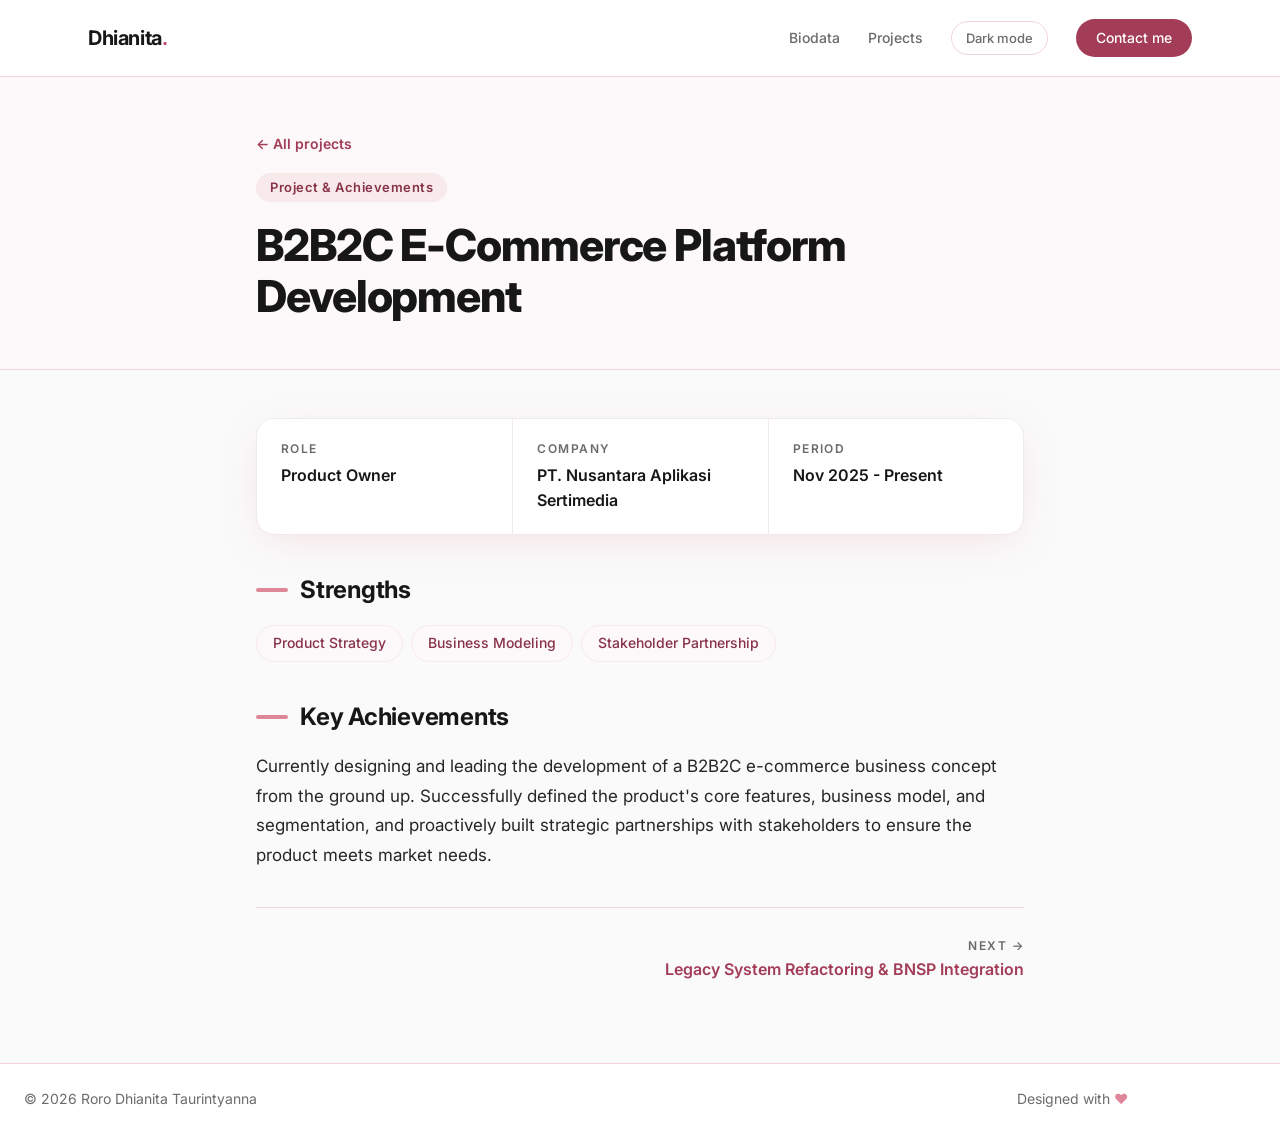
==== proyek/ecommerce-b2b2c.html @ 8f3d0ab2 "First version of portfolio Co-Authored-By: Claude Opus 5.5 <noreply@anthropic.com>" ====
<!doctype html>
<html lang="en">
<head>
  <meta charset="utf-8">
  <meta name="viewport" content="width=device-width, initial-scale=1">
  <link rel="preconnect" href="https://fonts.googleapis.com">
  <link rel="preconnect" href="https://fonts.gstatic.com" crossorigin>
  <link rel="stylesheet" href="https://fonts.googleapis.com/css2?family=Inter:wght@400;500;600;700;800&display=swap">
  <title>B2B2C E-Commerce Platform Development · Roro Dhianita Taurintyanna</title>
  <link rel="stylesheet" href="../style.css">
  <script src="../theme.js"></script>
</head>
<body>
  <header class="site-header">
    <div class="wrap">
      <a class="logo" href="../index.html">Dhianita<span>.</span></a>
      <button class="menu-btn" id="menu-btn" type="button" aria-label="Open menu" aria-expanded="false" aria-controls="nav">
        <svg fill="none" stroke="currentColor" viewBox="0 0 24 24" aria-hidden="true"><path stroke-linecap="round" stroke-linejoin="round" stroke-width="2" d="M4 6h16M4 12h16M4 18h16"/></svg>
      </button>
      <nav class="nav" id="nav" aria-label="Main menu">
        <a href="../index.html#biodata">Biodata</a>
        <a href="../index.html#proyek">Projects</a>
        <button class="theme-btn" id="theme-btn" type="button">Dark mode</button>
        <a class="nav-cta" href="../index.html#kontak">Contact me</a>
      </nav>
    </div>
  </header>
  <main>
    <div class="case-hero">
      <div class="wrap">
        <a class="back" href="../index.html#proyek">← All projects</a>
        <p class="badge">Project &amp; Achievements</p>
        <h1>B2B2C E-Commerce Platform Development</h1>
      </div>
    </div>
    <article class="wrap case">
      <dl class="facts">
        <div><dt>Role</dt><dd>Product Owner</dd></div>
        <div><dt>Company</dt><dd>PT. Nusantara Aplikasi Sertimedia</dd></div>
        <div><dt>Period</dt><dd>Nov 2025 - Present</dd></div>
      </dl>
      <section>
        <h2 class="title-bar">Strengths</h2>
        <ul class="pills"><li>Product Strategy</li><li>Business Modeling</li><li>Stakeholder Partnership</li></ul>
      </section>
      <section>
        <h2 class="title-bar">Key Achievements</h2>
        <p>Currently designing and leading the development of a B2B2C e-commerce business concept from the ground up. Successfully defined the product&#39;s core features, business model, and segmentation, and proactively built strategic partnerships with stakeholders to ensure the product meets market needs.</p>
      </section>
      <nav class="pager" aria-label="Other projects">
        <a class="next" href="refactoring-bnsp.html"><small>Next →</small><span>Legacy System Refactoring &amp; BNSP Integration</span></a>
      </nav>
    </article>
  </main>
  <footer class="page-footer">
    <div class="wrap site-footer">
      <p>© 2026 Roro Dhianita Taurintyanna</p>
      <p>Designed with <span class="heart">♥</span></p>
    </div>
  </footer>
</body>
</html>
---- style.css ----
/* Semua warna dan font sesuai docs/design.md */
:root {
  --color-bg: #FAFAFA;
  --color-surface: #FFFFFF;
  --color-tint: #FDF8F9;
  --color-tint-strong: #F8E9EB;
  --color-line: #F3D3DA;
  --color-line-soft: #F0EAEB;
  --color-text: #262626;
  --color-heading: #171717;
  --color-muted: #6B6B6B;
  --color-accent: #A33C56;
  --color-accent-hover: #873248;
  --color-accent-soft: #DF8799;
  --color-accent-grad: #C55370;
  --color-on-accent: #FFFFFF;
  --color-badge-text: #873248;
  --color-header: rgba(255, 255, 255, .85);
  --shadow-soft: 0 10px 40px -10px rgba(223, 135, 153, .25);
  --shadow-hover: 0 15px 30px -10px rgba(197, 83, 112, .22);
  --font-body: 'Inter', Arial, Helvetica, sans-serif;
  --max: 1152px;
}
[data-theme="dark"] {
  --color-bg: #1A1214;
  --color-surface: #241A1D;
  --color-tint: #2B1E22;
  --color-tint-strong: #3A262C;
  --color-line: #4A3038;
  --color-line-soft: #33252A;
  --color-text: #EDE4E6;
  --color-heading: #FFFFFF;
  --color-muted: #BFAEB3;
  --color-accent: #EBB2BE;
  --color-accent-hover: #F3D3DA;
  --color-accent-soft: #C55370;
  --color-accent-grad: #DF8799;
  --color-on-accent: #5E2635;
  --color-badge-text: #F3D3DA;
  --color-header: rgba(26, 18, 20, .85);
  --shadow-soft: 0 10px 40px -10px rgba(0, 0, 0, .5);
  --shadow-hover: 0 15px 30px -10px rgba(0, 0, 0, .6);
  color-scheme: dark;
}

* { box-sizing: border-box; }
html { scroll-behavior: smooth; scroll-padding-top: 88px; }
@media (prefers-reduced-motion: reduce) { html { scroll-behavior: auto; } * { transition: none !important; } }
body {
  margin: 0;
  background: var(--color-bg);
  color: var(--color-text);
  font-family: var(--font-body);
  font-size: 16px;
  line-height: 1.6;
  -webkit-font-smoothing: antialiased;
}
::selection { background: var(--color-line); color: var(--color-heading); }
a { color: var(--color-accent); }
a:focus-visible, button:focus-visible { outline: 3px solid var(--color-accent); outline-offset: 3px; }
h1, h2, h3, h4 { color: var(--color-heading); }

.wrap { max-width: var(--max); margin: 0 auto; padding-inline: 24px; }

/* Header */
.site-header {
  position: sticky; top: 0; z-index: 50;
  background: var(--color-header);
  backdrop-filter: blur(10px); -webkit-backdrop-filter: blur(10px);
  border-bottom: 1px solid var(--color-line);
}
.site-header .wrap { display: flex; align-items: center; justify-content: space-between; gap: 16px; height: 76px; }
.logo { font-size: 20px; font-weight: 700; letter-spacing: -.02em; color: var(--color-heading); text-decoration: none; }
.logo span { color: var(--color-accent-grad); }
.nav { display: flex; align-items: center; gap: 28px; }
.nav a { color: var(--color-muted); text-decoration: none; font-size: 14px; font-weight: 500; }
.nav a:hover { color: var(--color-accent); }
.nav a.nav-cta {
  color: var(--color-on-accent); background: var(--color-accent);
  padding: 8px 20px; border-radius: 999px;
}
.nav a.nav-cta:hover { background: var(--color-accent-hover); color: var(--color-on-accent); }
.theme-btn {
  font: inherit; font-size: 13px; font-weight: 500; cursor: pointer;
  background: transparent; color: var(--color-muted);
  border: 1px solid var(--color-line); border-radius: 999px; padding: 6px 14px;
}
.theme-btn:hover { color: var(--color-accent); background: var(--color-tint); }
.menu-btn {
  display: none; background: transparent; border: 0; padding: 6px; cursor: pointer; color: var(--color-muted);
}
.menu-btn svg { display: block; width: 26px; height: 26px; }

/* Badge dan pill */
.badge {
  display: inline-block; align-self: center; padding: 4px 14px; border-radius: 999px;
  background: var(--color-tint-strong); color: var(--color-badge-text);
  font-size: 13px; font-weight: 600; letter-spacing: .04em; margin: 0;
}
.pills { display: flex; flex-wrap: wrap; gap: 8px; padding: 0; margin: 0; list-style: none; }
.pills li {
  font-size: 14px; font-weight: 500; padding: 6px 16px; border-radius: 999px;
  background: var(--color-tint); color: var(--color-badge-text); border: 1px solid var(--color-tint-strong);
}
.pills.plain li { background: var(--color-line-soft); color: var(--color-text); border-color: transparent; }
.pills.small li { font-size: 12px; padding: 3px 12px; }

/* Tombol */
.btn {
  display: inline-block; padding: 13px 30px; border-radius: 999px; font-weight: 600; font-size: 16px; text-decoration: none;
  background: var(--color-accent); color: var(--color-on-accent); border: 1px solid var(--color-accent);
  box-shadow: var(--shadow-soft); transition: background .2s, color .2s;
}
.btn:hover { background: var(--color-accent-hover); border-color: var(--color-accent-hover); }
.btn.alt { background: var(--color-surface); color: var(--color-accent); border-color: var(--color-line); box-shadow: none; }
.btn.alt:hover { background: var(--color-tint); }
.btn svg { width: 20px; height: 20px; vertical-align: -4px; margin-right: 8px; }

/* Beranda */
.hero { position: relative; overflow: hidden; background: var(--color-tint); padding-block: 120px 112px; }
.hero::before, .hero::after { content: ""; position: absolute; border-radius: 50%; filter: blur(64px); pointer-events: none; }
.hero::before { width: 384px; height: 384px; top: -80px; right: -80px; background: var(--color-tint-strong); opacity: .7; }
.hero::after { width: 320px; height: 320px; bottom: -80px; left: -80px; background: var(--color-line); opacity: .4; }
.hero .wrap { position: relative; z-index: 1; display: flex; flex-direction: column; align-items: center; text-align: center; gap: 20px; }
.hero h1 { font-size: 56px; font-weight: 800; letter-spacing: -.03em; line-height: 1.12; margin: 8px 0 0; max-width: 20ch; }
.hero h1 .name {
  background: linear-gradient(90deg, var(--color-accent), var(--color-accent-grad));
  -webkit-background-clip: text; background-clip: text; color: transparent;
}
.hero .role { font-size: 22px; font-weight: 500; color: var(--color-muted); margin: 0; }
.hero .lead { font-size: 18px; color: var(--color-muted); margin: 0 0 12px; max-width: 62ch; }
.cta { display: flex; gap: 16px; flex-wrap: wrap; justify-content: center; }

/* Bagian */
.section { padding-block: 96px; }
.section.white { background: var(--color-surface); }
.section.alt { border-top: 1px solid var(--color-line-soft); }
.section-head { display: flex; flex-direction: column; align-items: center; text-align: center; gap: 14px; margin-bottom: 56px; }
.section-head h2 { font-size: 38px; font-weight: 800; letter-spacing: -.02em; margin: 0; }
.section-head p { margin: 0; color: var(--color-muted); font-size: 18px; max-width: 62ch; }
.title-bar { display: flex; align-items: center; gap: 12px; font-size: 30px; font-weight: 700; letter-spacing: -.01em; margin: 0 0 24px; }
.title-bar::before { content: ""; width: 32px; height: 4px; border-radius: 999px; background: var(--color-accent-soft); flex-shrink: 0; }

/* Biodata */
.bio { display: grid; grid-template-columns: repeat(2, minmax(0, 1fr)); gap: 64px; align-items: start; }
.bio-col { display: flex; flex-direction: column; gap: 48px; }
.bio p.summary { font-size: 18px; color: var(--color-muted); margin: 0; max-width: 62ch; }
.skill-group { display: flex; flex-direction: column; gap: 10px; }
.skill-group + .skill-group { margin-top: 22px; }
.skill-group h3 { font-size: 16px; font-weight: 600; margin: 0; }

.timeline { list-style: none; margin: 0; padding: 0 0 0 30px; position: relative; display: flex; flex-direction: column; gap: 16px; }
.timeline::before {
  content: ""; position: absolute; left: 9px; top: 0; bottom: 0; width: 2px;
  background: linear-gradient(to bottom, transparent, var(--color-line), transparent);
}
.timeline li {
  position: relative; background: var(--color-surface); padding: 18px 20px; border-radius: 14px;
  border: 1px solid var(--color-line-soft); box-shadow: 0 1px 2px rgba(0, 0, 0, .04);
}
.timeline li::before {
  content: ""; position: absolute; left: -30px; top: 50%; transform: translateY(-50%);
  width: 20px; height: 20px; border-radius: 50%; background: var(--color-accent-soft);
  border: 4px solid var(--color-surface); box-shadow: 0 1px 3px rgba(0, 0, 0, .15);
}
.timeline h3, .certs h3 { font-size: 16px; font-weight: 700; margin: 0; }
.timeline p { margin: 4px 0 0; font-size: 14px; font-weight: 500; color: var(--color-accent); }

.certs { list-style: none; margin: 0; padding: 0; display: flex; flex-direction: column; gap: 14px; }
.certs li {
  display: flex; align-items: flex-start; gap: 16px; padding: 16px; border-radius: 14px;
  background: var(--color-tint); border: 1px solid var(--color-tint-strong);
}
.certs .icon { flex-shrink: 0; padding: 8px; border-radius: 10px; background: var(--color-surface); color: var(--color-accent); box-shadow: 0 1px 2px rgba(0, 0, 0, .06); }
.certs .icon svg { display: block; width: 24px; height: 24px; }
.certs p { margin: 4px 0 0; font-size: 14px; color: var(--color-muted); }

/* Proyek */
.projects { display: grid; grid-template-columns: repeat(3, minmax(0, 1fr)); gap: 32px; }
.project {
  position: relative; overflow: hidden; display: flex; flex-direction: column; gap: 16px;
  background: var(--color-surface); border: 1px solid var(--color-line-soft); border-radius: 18px; padding: 32px;
  box-shadow: 0 1px 2px rgba(0, 0, 0, .04); transition: transform .3s ease, box-shadow .3s ease, border-color .3s ease;
}
.project::before { content: ""; position: absolute; top: 0; left: 0; right: 0; height: 4px; background: var(--color-accent-soft); }
.project:nth-child(even)::before { background: var(--color-line); }
.project:hover { transform: translateY(-8px); box-shadow: var(--shadow-hover); border-color: var(--color-line); }
.project h3 { font-size: 20px; font-weight: 700; line-height: 1.3; margin: 0 0 6px; }
.project .company { margin: 0; font-size: 14px; font-weight: 500; color: var(--color-accent); }
.project .meta { margin: 4px 0 0; font-size: 13px; color: var(--color-muted); }
.project a.more { margin-top: auto; font-weight: 600; font-size: 14px; text-decoration: none; }
.project a.more::after { content: ""; position: absolute; inset: 0; }
.project a.more:hover { text-decoration: underline; }

/* Kontak */
.contact { position: relative; overflow: hidden; background: var(--color-surface); border-top: 1px solid var(--color-line); padding-block: 88px 40px; }
.contact::before {
  content: ""; position: absolute; left: 50%; bottom: 0; width: 800px; height: 800px; border-radius: 50%;
  transform: translate(-50%, 50%); background: var(--color-tint); opacity: .8; pointer-events: none;
}
.contact .wrap { position: relative; max-width: 896px; text-align: center; display: flex; flex-direction: column; align-items: center; gap: 18px; }
.contact h2 { font-size: 34px; font-weight: 800; letter-spacing: -.02em; margin: 0; }
.contact p { margin: 0; color: var(--color-muted); font-size: 18px; }
.contact .cta { margin-top: 16px; }
.contact .details { list-style: none; padding: 0; margin: 8px 0 0; display: flex; flex-wrap: wrap; justify-content: center; gap: 8px 28px; font-size: 15px; color: var(--color-muted); }
.contact .details a { color: var(--color-accent); text-decoration: none; font-weight: 500; }
.contact .details a:hover { text-decoration: underline; }
.site-footer {
  width: 100%; margin-top: 56px; padding-top: 28px; border-top: 1px solid var(--color-line);
  display: flex; justify-content: space-between; flex-wrap: wrap; gap: 8px; font-size: 14px; color: var(--color-muted);
}
.site-footer p { margin: 0; font-size: 14px; }
.site-footer .heart { color: var(--color-accent-soft); }
.page-footer { background: var(--color-surface); border-top: 1px solid var(--color-line); }
.page-footer .site-footer { margin: 0; border: 0; padding-block: 24px 32px; }

/* Halaman studi kasus */
.case-hero { background: var(--color-tint); border-bottom: 1px solid var(--color-line); }
.case-hero .wrap { max-width: 816px; padding-block: 56px 48px; display: flex; flex-direction: column; gap: 18px; }
.case-hero .badge { align-self: flex-start; }
.back { font-size: 14px; font-weight: 600; text-decoration: none; }
.back:hover { text-decoration: underline; }
.case-hero h1 { font-size: 44px; font-weight: 800; letter-spacing: -.025em; line-height: 1.15; margin: 0; }
.case { max-width: 816px; padding-block: 48px 80px; display: flex; flex-direction: column; gap: 36px; }
.facts {
  display: grid; grid-template-columns: repeat(3, minmax(0, 1fr)); margin: 0;
  background: var(--color-surface); border: 1px solid var(--color-line-soft); border-radius: 18px; overflow: hidden;
  box-shadow: var(--shadow-soft);
}
.facts div { padding: 20px 24px; display: flex; flex-direction: column; gap: 4px; }
.facts div + div { border-left: 1px solid var(--color-line-soft); }
.facts dt { font-size: 12px; font-weight: 600; letter-spacing: .12em; text-transform: uppercase; color: var(--color-muted); }
.facts dd { margin: 0; font-size: 16px; font-weight: 600; color: var(--color-heading); }
.case .title-bar { font-size: 24px; margin-bottom: 16px; }
.case p { margin: 0; font-size: 17px; line-height: 1.75; max-width: 68ch; }
.pager { display: flex; justify-content: space-between; gap: 16px; flex-wrap: wrap; padding-top: 28px; border-top: 1px solid var(--color-line); }
.pager a { display: flex; flex-direction: column; gap: 2px; text-decoration: none; font-weight: 600; max-width: 48%; }
.pager a:hover span:last-child { text-decoration: underline; }
.pager .next { text-align: right; margin-left: auto; }
.pager small { font-size: 12px; font-weight: 600; letter-spacing: .12em; text-transform: uppercase; color: var(--color-muted); }

@media (max-width: 1000px) {
  .projects { grid-template-columns: repeat(2, minmax(0, 1fr)); }
  .bio { grid-template-columns: minmax(0, 1fr); gap: 56px; }
}
@media (max-width: 720px) {
  .wrap { padding-inline: 20px; }
  .site-header .wrap { height: 64px; position: relative; }
  .menu-btn { display: block; }
  .nav {
    display: none; position: absolute; top: 64px; left: 0; right: 0;
    flex-direction: column; align-items: stretch; gap: 4px; padding: 8px 16px 20px;
    background: var(--color-surface); border-bottom: 1px solid var(--color-line); box-shadow: var(--shadow-soft);
  }
  .nav.open { display: flex; }
  .nav a { font-size: 16px; padding: 12px; border-radius: 8px; }
  .nav a:hover { background: var(--color-tint); }
  .nav a.nav-cta { background: transparent; color: var(--color-accent); padding: 12px; }
  .nav a.nav-cta:hover { background: var(--color-tint); color: var(--color-accent); }
  .theme-btn { align-self: flex-start; margin: 8px 12px 0; }
  .hero { padding-block: 72px 64px; }
  .hero h1 { font-size: 36px; }
  .hero .role { font-size: 19px; }
  .hero .lead { font-size: 16px; }
  .cta { flex-direction: column; align-self: stretch; }
  .btn { text-align: center; }
  .section { padding-block: 64px; }
  .section-head { margin-bottom: 40px; }
  .section-head h2 { font-size: 30px; }
  .section-head p, .bio p.summary { font-size: 16px; }
  .title-bar { font-size: 26px; }
  .projects { grid-template-columns: minmax(0, 1fr); gap: 20px; }
  .project { padding: 26px 22px; }
  .contact { padding-block: 64px 32px; }
  .contact h2 { font-size: 28px; }
  .contact p { font-size: 16px; }
  .site-footer { justify-content: center; text-align: center; }
  .case-hero .wrap { padding-block: 36px 32px; }
  .case-hero h1 { font-size: 30px; }
  .case { padding-block: 36px 56px; }
  .facts { grid-template-columns: minmax(0, 1fr); }
  .facts div + div { border-left: 0; border-top: 1px solid var(--color-line-soft); }
  .pager a { max-width: 100%; }
}
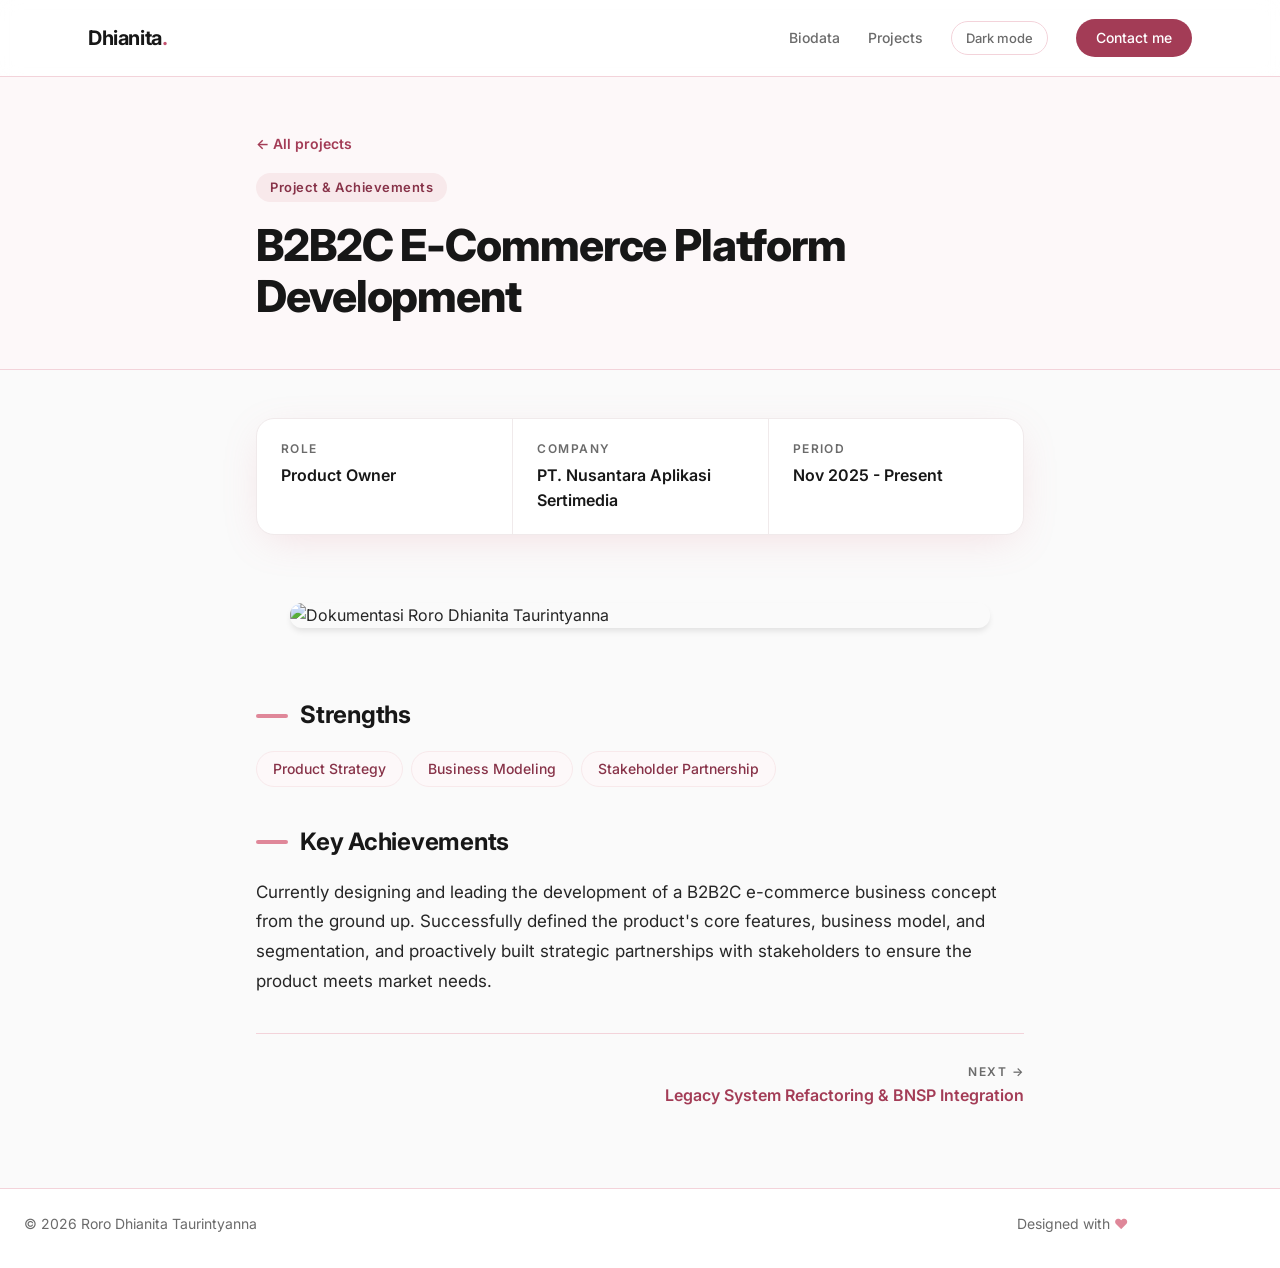
==== commit 15e87d0c: "tambah gambar dan PMP" ====
--- a/proyek/ecommerce-b2b2c.html
+++ b/proyek/ecommerce-b2b2c.html
@@ -39,6 +39,12 @@
         <div><dt>Company</dt><dd>PT. Nusantara Aplikasi Sertimedia</dd></div>
         <div><dt>Period</dt><dd>Nov 2025 - Present</dd></div>
       </dl>
+      
+      <!-- Penambahan Gambar Dokumentasi Proyek -->
+      <div class="project-image" style="margin: 2rem 0;">
+        <img src="../Foto Dhianita 2.jpeg" alt="Dokumentasi Roro Dhianita Taurintyanna" style="width: 100%; max-width: 700px; border-radius: 12px; display: block; margin: 0 auto; box-shadow: 0 4px 6px -1px rgba(0, 0, 0, 0.1);">
+      </div>
+
       <section>
         <h2 class="title-bar">Strengths</h2>
         <ul class="pills"><li>Product Strategy</li><li>Business Modeling</li><li>Stakeholder Partnership</li></ul>
@@ -59,4 +65,4 @@
     </div>
   </footer>
 </body>
-</html>
+</html>
